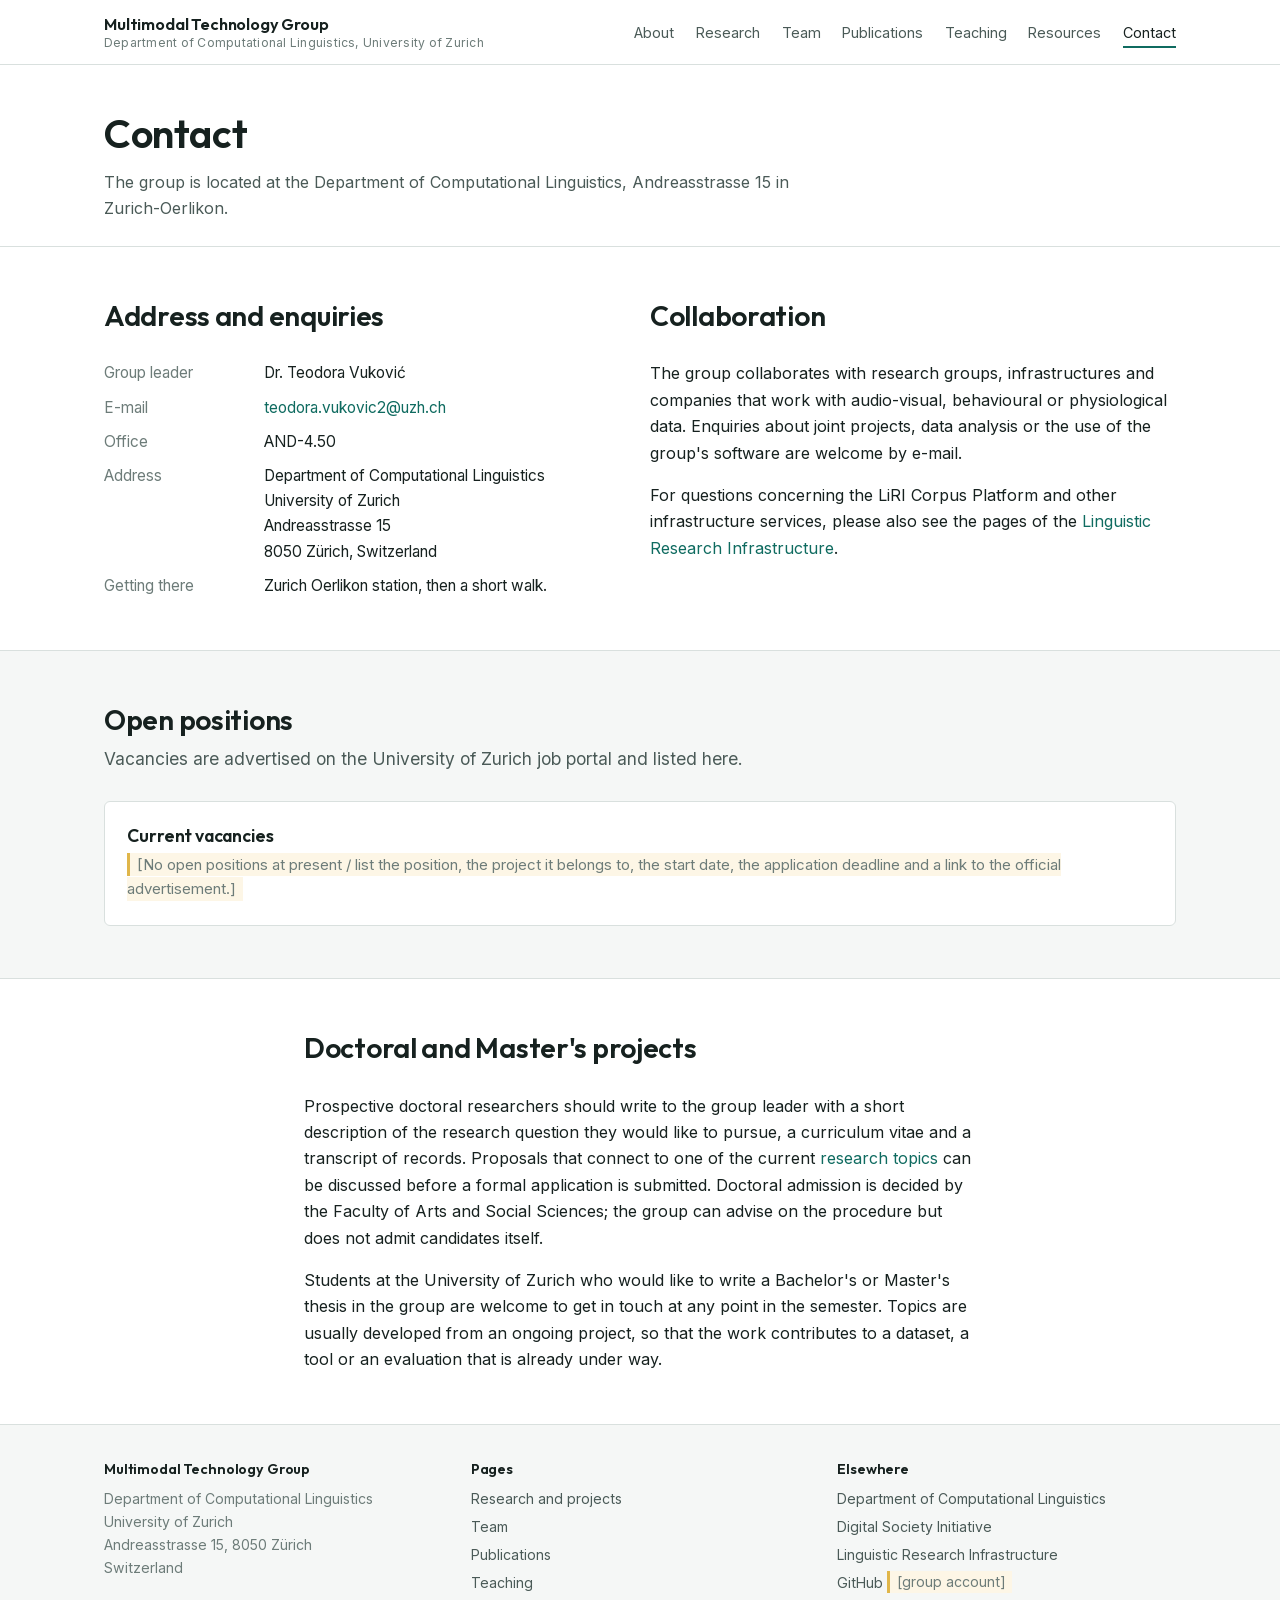
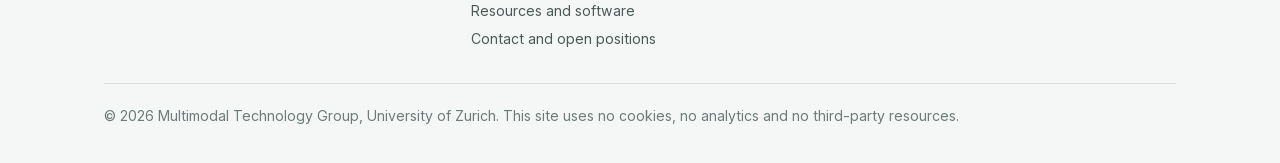
==== contact.html @ 4d5e39e8 "Create the Multimodal Technology Group website Seven static pages — about and news, research, team, " ====
<!DOCTYPE html>
<html lang="en-GB">
<head>
<meta charset="UTF-8">
<meta name="viewport" content="width=device-width, initial-scale=1.0">
<title>Contact | Multimodal Technology Group</title>
<meta name="description" content="Contact details, open positions and thesis supervision at the Multimodal Technology Group, Department of Computational Linguistics, University of Zurich.">
<meta property="og:type" content="website">
<meta property="og:title" content="Contact | Multimodal Technology Group">
<meta property="og:description" content="Contact details, open positions and thesis supervision at the Multimodal Technology Group, Department of Computational Linguistics, University of Zurich.">
<meta property="og:locale" content="en_GB">
<link rel="icon" type="image/svg+xml" href="assets/favicon.svg">
<link rel="stylesheet" href="styles.css">
</head>
<body>
<a class="skip-link" href="#main">Skip to content</a>

<header class="site-header">
  <div class="header-inner">
    <a class="brand" href="index.html">
      <span class="brand__name">Multimodal Technology Group</span>
      <span class="brand__unit">Department of Computational Linguistics, University of Zurich</span>
    </a>
    <button class="nav-toggle" type="button" aria-expanded="false" aria-controls="site-nav" aria-label="Open menu">
      <svg viewBox="0 0 24 24" aria-hidden="true"><path d="M3 6h18v2H3zm0 5h18v2H3zm0 5h18v2H3z"/></svg>
    </button>
    <nav class="site-nav" id="site-nav" aria-label="Main">
      <ul>
        <li><a href="index.html">About</a></li>
        <li><a href="research.html">Research</a></li>
        <li><a href="team.html">Team</a></li>
        <li><a href="publications.html">Publications</a></li>
        <li><a href="teaching.html">Teaching</a></li>
        <li><a href="resources.html">Resources</a></li>
        <li><a href="contact.html" aria-current="page">Contact</a></li>
      </ul>
    </nav>
  </div>
</header>
<main id="main">

<section class="page-title">
  <div class="wrap">
    <h1>Contact</h1>
    <p>The group is located at the Department of Computational Linguistics, Andreasstrasse 15 in Zurich-Oerlikon.</p>
  </div>
</section>

<section>
  <div class="wrap">
    <div class="grid grid-2">
      <div>
        <div class="section-head"><h2>Address and enquiries</h2></div>
        <dl class="contact">
          <dt>Group leader</dt>
          <dd>Dr. Teodora Vuković</dd>
          <dt>E-mail</dt>
          <dd><a href="mailto:teodora.vukovic2@uzh.ch">teodora.vukovic2@uzh.ch</a></dd>
          <dt>Office</dt>
          <dd>AND-4.50</dd>
          <dt>Address</dt>
          <dd>Department of Computational Linguistics<br>
            University of Zurich<br>
            Andreasstrasse 15<br>
            8050 Zürich, Switzerland</dd>
          <dt>Getting there</dt>
          <dd>Zurich Oerlikon station, then a short walk.</dd>
        </dl>
      </div>
      <div>
        <div class="section-head"><h2>Collaboration</h2></div>
        <p>The group collaborates with research groups, infrastructures and companies that work with audio-visual,
          behavioural or physiological data. Enquiries about joint projects, data analysis or the use of the group's
          software are welcome by e-mail.</p>
        <p>For questions concerning the LiRI Corpus Platform and other infrastructure services, please also see the
          pages of the <a href="https://www.liri.uzh.ch/en.html">Linguistic Research Infrastructure</a>.</p>
      </div>
    </div>
  </div>
</section>

<section class="band">
  <div class="wrap">
    <div class="section-head">
      <h2>Open positions</h2>
      <p class="lead">Vacancies are advertised on the University of Zurich job portal and listed here.</p>
    </div>
    <div class="card">
      <h3>Current vacancies</h3>
      <p><span class="placeholder">[No open positions at present / list the position, the project it belongs to, the
        start date, the application deadline and a link to the official advertisement.]</span></p>
    </div>
  </div>
</section>

<section>
  <div class="wrap narrow">
    <div class="section-head"><h2>Doctoral and Master's projects</h2></div>
    <p>Prospective doctoral researchers should write to the group leader with a short description of the research
      question they would like to pursue, a curriculum vitae and a transcript of records. Proposals that connect to one
      of the current <a href="research.html">research topics</a> can be discussed before a formal application is
      submitted. Doctoral admission is decided by the Faculty of Arts and Social Sciences; the group can advise on the
      procedure but does not admit candidates itself.</p>
    <p>Students at the University of Zurich who would like to write a Bachelor's or Master's thesis in the group are
      welcome to get in touch at any point in the semester. Topics are usually developed from an ongoing project, so
      that the work contributes to a dataset, a tool or an evaluation that is already under way.</p>
  </div>
</section>

</main>
<footer class="site-footer">
  <div class="wrap">
    <div class="footer-inner">
      <div>
        <h3>Multimodal Technology Group</h3>
        <p>Department of Computational Linguistics<br>
          University of Zurich<br>
          Andreasstrasse 15, 8050 Zürich<br>
          Switzerland</p>
      </div>
      <div>
        <h3>Pages</h3>
        <ul>
          <li><a href="research.html">Research and projects</a></li>
          <li><a href="team.html">Team</a></li>
          <li><a href="publications.html">Publications</a></li>
          <li><a href="teaching.html">Teaching</a></li>
          <li><a href="resources.html">Resources and software</a></li>
          <li><a href="contact.html">Contact and open positions</a></li>
        </ul>
      </div>
      <div>
        <h3>Elsewhere</h3>
        <ul>
          <li><a href="https://www.cl.uzh.ch/en.html">Department of Computational Linguistics</a></li>
          <li><a href="https://www.dsi.uzh.ch/en.html">Digital Society Initiative</a></li>
          <li><a href="https://www.liri.uzh.ch/en.html">Linguistic Research Infrastructure</a></li>
          <li><a href="https://github.com/">GitHub <span class="placeholder">[group account]</span></a></li>
        </ul>
      </div>
    </div>
    <div class="footer-base">
      <p>&copy; 2026 Multimodal Technology Group, University of Zurich. This site uses no cookies, no analytics and no
        third-party resources.</p>
    </div>
  </div>
</footer>

<script src="script.js"></script>
</body>
</html>
---- styles.css ----
/* Multimodal Technology Group — University of Zurich
   Self-hosted fonts: the page makes no third-party requests, so visitor
   IP addresses are never disclosed to a font or analytics provider. */

@font-face {
    font-family: 'Outfit';
    font-style: normal;
    font-weight: 300 700;
    font-display: swap;
    src: url('assets/fonts/outfit-latin-ext.woff2') format('woff2');
    unicode-range: U+0100-02BA, U+02BD-02C5, U+02C7-02CC, U+02CE-02D7, U+02DD-02FF, U+0304, U+0308, U+0329, U+1D00-1DBF, U+1E00-1E9F, U+1EF2-1EFF, U+2020, U+20A0-20AB, U+20AD-20C0, U+2113, U+2C60-2C7F, U+A720-A7FF;
}
@font-face {
    font-family: 'Outfit';
    font-style: normal;
    font-weight: 300 700;
    font-display: swap;
    src: url('assets/fonts/outfit-latin.woff2') format('woff2');
    unicode-range: U+0000-00FF, U+0131, U+0152-0153, U+02BB-02BC, U+02C6, U+02DA, U+02DC, U+0304, U+0308, U+0329, U+2000-206F, U+20AC, U+2122, U+2191, U+2193, U+2212, U+2215, U+FEFF, U+FFFD;
}
@font-face {
    font-family: 'Inter';
    font-style: normal;
    font-weight: 300 500;
    font-display: swap;
    src: url('assets/fonts/inter-latin-ext.woff2') format('woff2');
    unicode-range: U+0100-02BA, U+02BD-02C5, U+02C7-02CC, U+02CE-02D7, U+02DD-02FF, U+0304, U+0308, U+0329, U+1D00-1DBF, U+1E00-1E9F, U+1EF2-1EFF, U+2020, U+20A0-20AB, U+20AD-20C0, U+2113, U+2C60-2C7F, U+A720-A7FF;
}
@font-face {
    font-family: 'Inter';
    font-style: normal;
    font-weight: 300 500;
    font-display: swap;
    src: url('assets/fonts/inter-latin.woff2') format('woff2');
    unicode-range: U+0000-00FF, U+0131, U+0152-0153, U+02BB-02BC, U+02C6, U+02DA, U+02DC, U+0304, U+0308, U+0329, U+2000-206F, U+20AC, U+2122, U+2191, U+2193, U+2212, U+2215, U+FEFF, U+FFFD;
}

:root {
    --bg: #ffffff;
    --bg-soft: #f5f7f6;
    --bg-soft-2: #eceff0;
    --line: #d9e0de;
    --line-strong: #b9c4c1;
    --ink: #16211f;
    --ink-soft: #4a5a57;
    --ink-faint: #6d7c79;
    --accent: #0f6b60;
    --accent-dark: #0a4f47;
    --accent-wash: #e8f1ef;
    --font-heading: 'Outfit', 'Helvetica Neue', Arial, sans-serif;
    --font-body: 'Inter', 'Helvetica Neue', Arial, sans-serif;
    --nav-h: 64px;
    --wrap: 1120px;
}

*, *::before, *::after { box-sizing: border-box; }
html { -webkit-text-size-adjust: 100%; scroll-behavior: smooth; }
body {
    margin: 0;
    background: var(--bg);
    color: var(--ink);
    font-family: var(--font-body);
    font-size: 1rem;
    font-weight: 400;
    line-height: 1.65;
    -webkit-font-smoothing: antialiased;
}
img { max-width: 100%; height: auto; }
a { color: var(--accent); text-decoration: none; }
a:hover { text-decoration: underline; }

h1, h2, h3, h4 {
    font-family: var(--font-heading);
    font-weight: 600;
    line-height: 1.2;
    color: var(--ink);
    margin: 0;
    letter-spacing: -0.01em;
}
h1 { font-size: clamp(1.9rem, 3.4vw, 2.5rem); }
h2 { font-size: clamp(1.4rem, 2.2vw, 1.75rem); }
h3 { font-size: 1.1rem; font-weight: 600; }
p { margin: 0 0 1rem; }
p:last-child { margin-bottom: 0; }

.skip-link {
    position: absolute; left: -9999px; top: 0;
    background: var(--accent); color: #fff; padding: .6rem 1rem; z-index: 100;
}
.skip-link:focus { left: 0; }
:focus-visible { outline: 2px solid var(--accent); outline-offset: 2px; }

/* ---------- Header ---------- */
.site-header {
    position: sticky; top: 0; z-index: 50;
    background: rgba(255, 255, 255, 0.96);
    border-bottom: 1px solid var(--line);
    backdrop-filter: saturate(140%) blur(6px);
}
.header-inner {
    max-width: var(--wrap); margin: 0 auto;
    padding: 0 1.5rem;
    min-height: var(--nav-h);
    display: flex; align-items: center; gap: 1.5rem;
}
.brand { display: flex; flex-direction: column; line-height: 1.25; padding: .7rem 0; }
.brand:hover { text-decoration: none; }
.brand__name {
    font-family: var(--font-heading); font-size: 1.02rem; font-weight: 600;
    color: var(--ink); letter-spacing: -0.01em;
}
.brand__unit { font-size: .76rem; color: var(--ink-faint); letter-spacing: .02em; }

.nav-toggle {
    margin-left: auto; display: none;
    background: none; border: 1px solid var(--line); border-radius: 4px;
    padding: .4rem .5rem; cursor: pointer; color: var(--ink);
}
.nav-toggle svg { width: 20px; height: 20px; fill: currentColor; display: block; }

.site-nav { margin-left: auto; }
.site-nav ul {
    list-style: none; margin: 0; padding: 0;
    display: flex; gap: 1.35rem; align-items: center;
}
.site-nav a {
    font-size: .9rem; color: var(--ink-soft); padding: .35rem 0;
    border-bottom: 2px solid transparent;
}
.site-nav a:hover { color: var(--ink); text-decoration: none; border-bottom-color: var(--line-strong); }
.site-nav a[aria-current="page"] { color: var(--ink); border-bottom-color: var(--accent); }

/* ---------- Layout ---------- */
.wrap { max-width: var(--wrap); margin: 0 auto; padding: 0 1.5rem; }
.narrow { max-width: 72ch; }
section { padding: 3.25rem 0; }
section.tight { padding: 2.25rem 0; }
.band { background: var(--bg-soft); border-top: 1px solid var(--line); border-bottom: 1px solid var(--line); }
.section-head { margin-bottom: 1.75rem; }
.section-head h2 { margin-bottom: .5rem; }
.lead { font-size: 1.08rem; color: var(--ink-soft); }

.page-title { padding: 2.75rem 0 1.5rem; border-bottom: 1px solid var(--line); }
.page-title h1 { margin-bottom: .75rem; }
.page-title p { color: var(--ink-soft); max-width: 74ch; }

/* ---------- Home intro ---------- */
.intro { padding: 3.25rem 0 2.5rem; }
.intro h1 { max-width: 30ch; margin-bottom: 1.1rem; }
.intro p { color: var(--ink-soft); max-width: 74ch; font-size: 1.08rem; }
.intro__meta {
    margin-top: 1.5rem; padding-top: 1.25rem; border-top: 1px solid var(--line);
    display: flex; flex-wrap: wrap; gap: .5rem 1.75rem;
    font-size: .88rem; color: var(--ink-faint);
}

/* ---------- Grids and cards ---------- */
.grid { display: grid; gap: 1.25rem; }
.grid-2 { grid-template-columns: repeat(auto-fit, minmax(300px, 1fr)); }
.grid-3 { grid-template-columns: repeat(auto-fit, minmax(260px, 1fr)); }
.grid-4 { grid-template-columns: repeat(auto-fit, minmax(210px, 1fr)); }

.card {
    background: var(--bg);
    border: 1px solid var(--line);
    border-radius: 6px;
    padding: 1.4rem;
}
.card h3 { margin-bottom: .45rem; }
.card p { font-size: .94rem; color: var(--ink-soft); }
.card__meta {
    font-size: .8rem; color: var(--ink-faint); margin-top: .9rem;
    padding-top: .75rem; border-top: 1px solid var(--line);
}
.band .card { background: #fff; }

/* ---------- Topic list ---------- */
.topics { list-style: none; margin: 0; padding: 0; }
.topics li {
    padding: 1rem 0; border-top: 1px solid var(--line);
    display: grid; grid-template-columns: minmax(150px, 230px) 1fr; gap: 1.5rem;
}
.topics li:last-child { border-bottom: 1px solid var(--line); }
.topics h3 { font-size: 1rem; }
.topics p { font-size: .94rem; color: var(--ink-soft); }

/* ---------- News ---------- */
.news { list-style: none; margin: 0; padding: 0; }
.news li {
    padding: 1.05rem 0; border-top: 1px solid var(--line);
    display: grid; grid-template-columns: 7.5rem 1fr; gap: 1.5rem;
}
.news li:last-child { border-bottom: 1px solid var(--line); }
.news time {
    font-size: .82rem; color: var(--ink-faint);
    font-variant-numeric: tabular-nums; padding-top: .18rem;
}
.news p { font-size: .96rem; }

/* ---------- Team ---------- */
.people { list-style: none; margin: 0; padding: 0; display: grid; gap: 1.25rem; }
.person {
    border: 1px solid var(--line); border-radius: 6px; padding: 1.4rem;
    display: grid; grid-template-columns: 1fr; gap: .4rem;
}
.person__name { font-family: var(--font-heading); font-size: 1.05rem; font-weight: 600; }
.person__role { font-size: .88rem; color: var(--accent-dark); }
.person__body { font-size: .94rem; color: var(--ink-soft); }
.person__links { font-size: .85rem; margin-top: .35rem; }
.person__links a { margin-right: 1rem; }

/* ---------- Publications ---------- */
.pub-year {
    font-family: var(--font-heading); font-size: 1.05rem; font-weight: 600;
    margin: 2.25rem 0 .5rem; padding-bottom: .4rem;
    border-bottom: 1px solid var(--line-strong);
}
.pub { padding: .95rem 0; border-bottom: 1px solid var(--line); }
.pub__authors { font-size: .92rem; color: var(--ink-soft); margin: 0 0 .2rem; }
.pub__authors strong { color: var(--ink); font-weight: 500; }
.pub__title { font-size: .99rem; margin: 0 0 .2rem; }
.pub__venue { font-size: .88rem; color: var(--ink-faint); margin: 0; }
.pub__links { font-size: .85rem; margin: .35rem 0 0; }
.pub__links a { margin-right: .9rem; }

/* ---------- Definition rows (teaching, resources) ---------- */
.rows { margin: 0; }
.row {
    padding: 1.05rem 0; border-top: 1px solid var(--line);
    display: grid; grid-template-columns: 8.5rem 1fr; gap: 1.5rem;
}
.row:last-child { border-bottom: 1px solid var(--line); }
.row__when { font-size: .85rem; color: var(--ink-faint); padding-top: .15rem; }
.row__what h3 { font-size: 1rem; margin-bottom: .25rem; }
.row__what p { font-size: .94rem; color: var(--ink-soft); }

/* ---------- Misc ---------- */
.tag {
    display: inline-block; font-size: .76rem; letter-spacing: .02em;
    color: var(--accent-dark); background: var(--accent-wash);
    border-radius: 3px; padding: .14rem .45rem; margin-right: .35rem;
}
.btn {
    display: inline-block; font-size: .9rem;
    border: 1px solid var(--accent); color: var(--accent);
    border-radius: 4px; padding: .5rem .95rem;
}
.btn:hover { background: var(--accent); color: #fff; text-decoration: none; }
.btn--solid { background: var(--accent); color: #fff; }
.btn--solid:hover { background: var(--accent-dark); border-color: var(--accent-dark); }
.actions { display: flex; flex-wrap: wrap; gap: .75rem; margin-top: 1.5rem; }

.placeholder {
    color: var(--ink-faint); background: #fdf6e6;
    border-left: 3px solid #e0b64a; padding: .15rem .4rem;
}

.logo-strip {
    display: flex; flex-wrap: wrap; align-items: center; gap: 2rem 2.75rem;
    margin-top: 1.5rem;
}
.logo-strip img { height: 34px; width: auto; opacity: .72; filter: grayscale(1); }
.logo-strip img:hover { opacity: 1; filter: none; }

dl.contact { margin: 0; display: grid; grid-template-columns: 8.5rem 1fr; gap: .55rem 1.5rem; font-size: .96rem; }
dl.contact dt { color: var(--ink-faint); }
dl.contact dd { margin: 0; }

/* ---------- Footer ---------- */
.site-footer {
    border-top: 1px solid var(--line); background: var(--bg-soft);
    padding: 2.25rem 0; font-size: .88rem; color: var(--ink-faint);
}
.footer-inner { display: grid; grid-template-columns: repeat(auto-fit, minmax(230px, 1fr)); gap: 1.75rem; }
.site-footer h3 { font-size: .9rem; margin-bottom: .5rem; color: var(--ink); }
.site-footer ul { list-style: none; margin: 0; padding: 0; }
.site-footer li { margin-bottom: .3rem; }
.site-footer a { color: var(--ink-soft); }
.footer-base { margin-top: 1.75rem; padding-top: 1.25rem; border-top: 1px solid var(--line); }

/* ---------- Responsive ---------- */
@media (max-width: 860px) {
    .nav-toggle { display: block; }
    .site-nav {
        display: none; position: absolute; left: 0; right: 0; top: 100%;
        background: #fff; border-bottom: 1px solid var(--line);
        padding: .5rem 1.5rem 1rem;
    }
    .site-nav.open { display: block; }
    .site-nav ul { flex-direction: column; align-items: stretch; gap: 0; }
    .site-nav li { border-top: 1px solid var(--line); }
    .site-nav a { display: block; padding: .7rem 0; border-bottom: none; }
    .site-nav a[aria-current="page"] { border-bottom: none; color: var(--accent); }
    .header-inner { position: relative; }
}
@media (max-width: 620px) {
    .topics li, .news li, .row, dl.contact { grid-template-columns: 1fr; gap: .4rem; }
    .news li { gap: .25rem; }
    section { padding: 2.5rem 0; }
}
@media print {
    .site-header, .site-footer, .actions { display: none; }
    body { color: #000; }
}
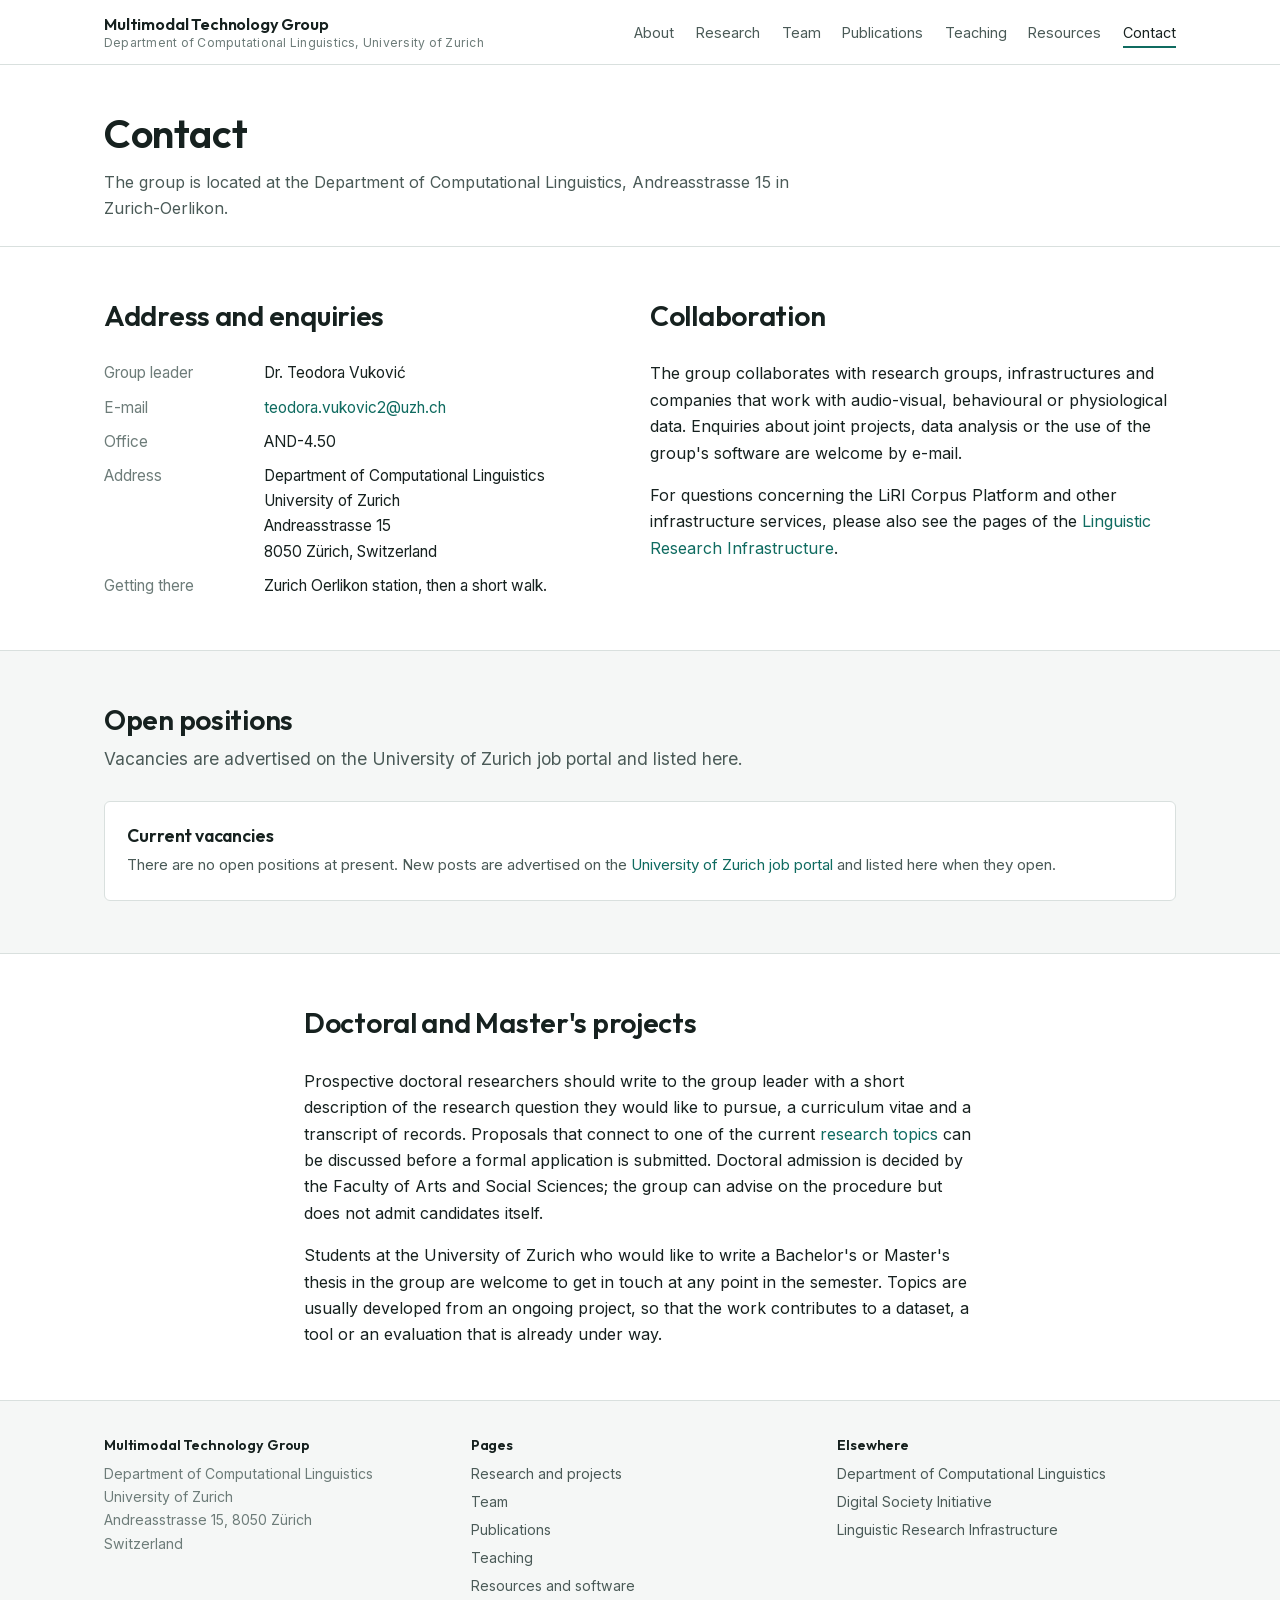
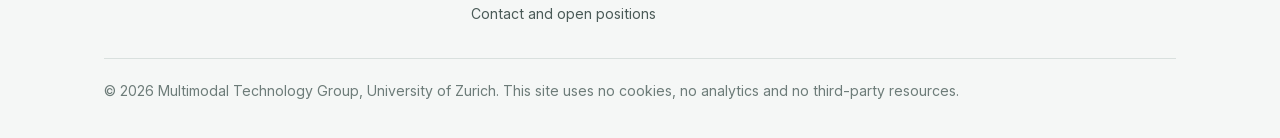
==== commit be465299: "Fill in the links, the vacancies note and the partner list Icon links for each member (UZH profile, " ====
--- a/contact.html
+++ b/contact.html
@@ -87,8 +87,9 @@
     </div>
     <div class="card">
       <h3>Current vacancies</h3>
-      <p><span class="placeholder">[No open positions at present / list the position, the project it belongs to, the
-        start date, the application deadline and a link to the official advertisement.]</span></p>
+      <p>There are no open positions at present. New posts are advertised on the
+        <a href="https://www.uzh.ch/en/explore/work/jobs.html">University of Zurich job portal</a> and listed here when
+        they open.</p>
     </div>
   </div>
 </section>
@@ -135,7 +136,6 @@
           <li><a href="https://www.cl.uzh.ch/en.html">Department of Computational Linguistics</a></li>
           <li><a href="https://www.dsi.uzh.ch/en.html">Digital Society Initiative</a></li>
           <li><a href="https://www.liri.uzh.ch/en.html">Linguistic Research Infrastructure</a></li>
-          <li><a href="https://github.com/">GitHub <span class="placeholder">[group account]</span></a></li>
         </ul>
       </div>
     </div>
--- a/styles.css
+++ b/styles.css
@@ -156,7 +156,8 @@
 
 /* ---------- Grids and cards ---------- */
 .grid { display: grid; gap: 1.25rem; }
-.grid-2 { grid-template-columns: repeat(auto-fit, minmax(300px, 1fr)); }
+.grid-2 { grid-template-columns: repeat(auto-fit, minmax(340px, 1fr)); }
+.grid-pair { max-width: 940px; }
 .grid-3 { grid-template-columns: repeat(auto-fit, minmax(260px, 1fr)); }
 .grid-4 { grid-template-columns: repeat(auto-fit, minmax(210px, 1fr)); }
 
@@ -302,3 +303,18 @@
     .site-header, .site-footer, .actions { display: none; }
     body { color: #000; }
 }
+
+/* ---------- Icon links ---------- */
+.icons { display: flex; align-items: center; gap: .6rem; margin-top: .6rem; flex-wrap: wrap; }
+.icons a {
+    display: inline-flex; align-items: center; justify-content: center;
+    width: 30px; height: 30px; border: 1px solid var(--line); border-radius: 4px;
+    color: var(--ink-soft); background: #fff;
+}
+.icons a:hover { color: #fff; background: var(--accent); border-color: var(--accent); text-decoration: none; }
+.icons svg { width: 16px; height: 16px; fill: currentColor; display: block; }
+.icons .placeholder { font-size: .8rem; }
+.visually-hidden {
+    position: absolute; width: 1px; height: 1px; margin: -1px; padding: 0;
+    overflow: hidden; clip: rect(0 0 0 0); white-space: nowrap; border: 0;
+}
